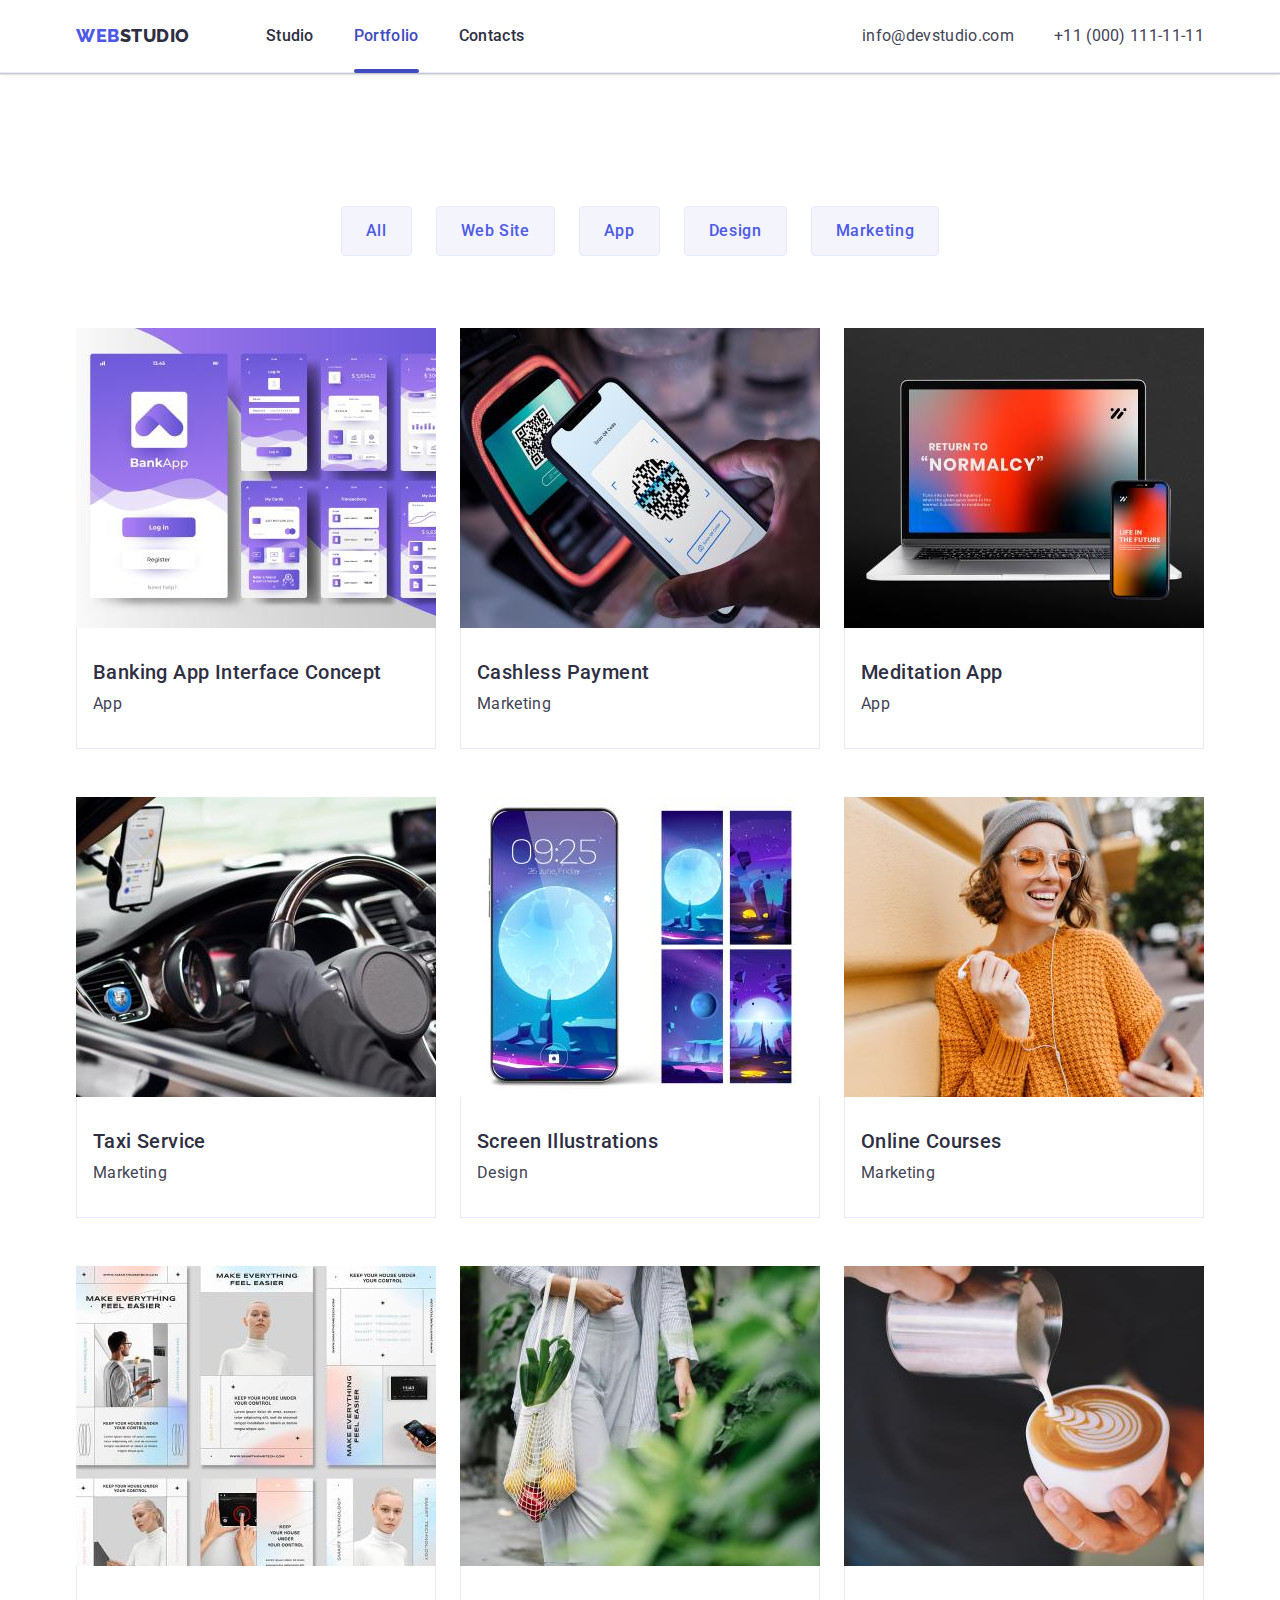
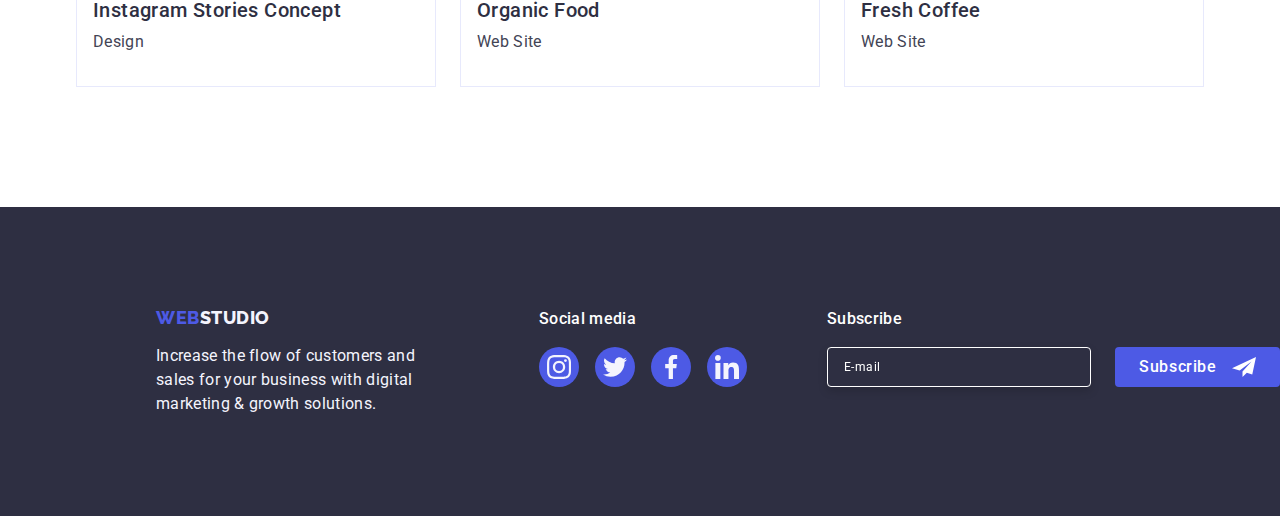
==== portfolio.html @ 365fb36f "Initial commit" ====
<!DOCTYPE html>
<html lang="en">
<head>
    <meta charset="UTF-8">
    <meta http-equiv="X-UA-Compatible" content="IE=edge">
    <meta name="viewport" content="width=device-width, initial-scale=1.0">
    <link rel="preconnect" href="https://fonts.googleapis.com">
    <link rel="preconnect" href="https://fonts.gstatic.com" crossorigin>
    <link href="https://fonts.googleapis.com/css2?family=Raleway:ital,wght@0,100;0,200;0,300;0,400;0,500;0,600;0,700;0,800;0,900;1,100;1,200;1,300;1,400;1,500;1,600;1,700;1,800;1,900&family=Roboto:ital,wght@0,300;0,400;0,500;0,700;0,900;1,100;1,300;1,400;1,500;1,700;1,900&display=swap" rel="stylesheet">
    <link rel="stylesheet" href="https://cdnjs.cloudflare.com/ajax/libs/modern-normalize/1.0.0/modern-normalize.min.css"/>
    <link rel="stylesheet" href="./css/styles.css"/>
    <title>Portfolio</title>
</head>
<body>
    <header class="header">
        <div class="header-container container">
            <nav class="navigation">
                <a href="./index.html" class="logo link">Web<span class="logo-studio">Studio</span></a>
                <ul class="list menu">
                    <li class="nav-list-item">
                        <a href="./index.html" class="list-link-item link">Studio</a>
                    </li>
                    <li class="nav-list-item">
                        <a href="./portfolio.html" class="list-link-item selected-list-link-item link">Portfolio</a>
                    </li>
                    <li class="nav-list-item">
                        <a href="" class="list-link-item link">Contacts</a>
                    </li>
                </ul>
            </nav>
            <address class="address">
                <ul class="list menu">
                    <li class="nav-list-item">
                        <a href="mailto:info@devstudio.com" class="address-link link">info@devstudio.com</a>
                    </li>
                    <li class="nav-last-list-item">
                        <a href="tel:+110001111111" class="address-link link">+11 (000) 111-11-11</a>
                    </li>
                </ul>
            </address>
        </div>
    </header>
    <main>
        <section class="portfolio-section">
            <div class="container">
                <h1 class="portfolio-title">Portfolio page</h1>
                <ul class="portfolio-buttons list">
                    <li class="portfolio-button-item">
                        <button type="button" class="portfolio-button">All</button>
                    </li>
                    <li class="portfolio-button-item">
                        <button type="button" class="portfolio-button">Web Site</button>
                    </li>
                    <li class="portfolio-button-item">
                        <button type="button" class="portfolio-button">App</button>
                    </li>
                    <li class="portfolio-button-item">
                        <button type="button" class="portfolio-button">Design</button>
                    </li>
                    <li class="portfolio-button-item">   
                        <button type="button" class="portfolio-button">Marketing</button>
                    </li>
                </ul> 
                <ul class="list portfolio-items">
                    <li class="portfolio-item">
                        <a class="portfolio-link link" href="">
                            <div class="image-container">
                                <img src="./images/portfoio-1.jpg" alt="Banking App Interface Concept photo" width="360"/>
                                <div class="portfolio-hover-text-container">
                                    <p class="portfolio-hover-text">14 Stylish and User-Friendly App Design Concepts · Task Manager App · Calorie Tracker App · Exotic Fruit Ecommerce App · Cloud Storage App</p>
                                </div>
                            </div>
                            <div class="portfolio-item-container">
                                <h2 class="portfolio-title-item">Banking App Interface Concept</h2>
                                <p class="portfolio-text-item">App</p>
                            </div>
                        </a>
                    </li>
                    <li class="portfolio-item">
                        <a class="portfolio-link link" href="">
                            <div class="image-container">
                                <img src="./images/portfoio-2.jpg" alt="Banking App Interface Concept photo" width="360"/>
                                <div class="portfolio-hover-text-container">
                                    <p class="portfolio-hover-text">14 Stylish and User-Friendly App Design Concepts · Task Manager App · Calorie Tracker App · Exotic Fruit Ecommerce App · Cloud Storage App</p>
                                </div>
                            </div>
                            <div class="portfolio-item-container">
                                <h2 class="portfolio-title-item">Cashless Payment</h2>
                                <p class="portfolio-text-item">Marketing</p>
                            </div>
                        </a>
                    </li>
                    <li class="portfolio-item">
                        <a class="portfolio-link link" href="">
                            <div class="image-container">
                                <img src="./images/portfoio-3.jpg" alt="Banking App Interface Concept photo" width="360"/>
                                <div class="portfolio-hover-text-container">
                                    <p class="portfolio-hover-text">14 Stylish and User-Friendly App Design Concepts · Task Manager App · Calorie Tracker App · Exotic Fruit Ecommerce App · Cloud Storage App</p>
                                </div>
                            </div>
                            <div class="portfolio-item-container">
                                <h2 class="portfolio-title-item">Meditation App</h2>
                                <p class="portfolio-text-item">App</p>
                            </div>
                        </a>
                    </li>
                    <li class="portfolio-item">
                        <a class="portfolio-link link" href="">
                            <div class="image-container">
                                <img src="./images/portfoio-4.jpg" alt="Banking App Interface Concept photo" width="360"/>
                                <div class="portfolio-hover-text-container">
                                    <p class="portfolio-hover-text">14 Stylish and User-Friendly App Design Concepts · Task Manager App · Calorie Tracker App · Exotic Fruit Ecommerce App · Cloud Storage App</p>
                                </div>
                            </div>
                            <div class="portfolio-item-container">
                                <h2 class="portfolio-title-item">Taxi Service</h2>
                                <p class="portfolio-text-item">Marketing</p>
                            </div>
                        </a>
                    </li>
                    <li class="portfolio-item">
                        <a class="portfolio-link link" href="">
                            <div class="image-container">
                                <img src="./images/portfoio-5.jpg" alt="Banking App Interface Concept photo" width="360"/>
                                <div class="portfolio-hover-text-container">
                                    <p class="portfolio-hover-text">14 Stylish and User-Friendly App Design Concepts · Task Manager App · Calorie Tracker App · Exotic Fruit Ecommerce App · Cloud Storage App</p>
                                </div>
                            </div>
                            <div class="portfolio-item-container">
                                <h2 class="portfolio-title-item">Screen Illustrations</h2>
                                <p class="portfolio-text-item">Design</p>
                            </div>
                        </a>
                    </li>
                    <li class="portfolio-item">
                        <a class="portfolio-link link" href="">
                            <div class="image-container">
                                <img src="./images/portfoio-6.jpg" alt="Banking App Interface Concept photo" width="360"/>
                                <div class="portfolio-hover-text-container">
                                    <p class="portfolio-hover-text">14 Stylish and User-Friendly App Design Concepts · Task Manager App · Calorie Tracker App · Exotic Fruit Ecommerce App · Cloud Storage App</p>
                                </div>
                            </div>
                            <div class="portfolio-item-container">
                                <h2 class="portfolio-title-item">Online Courses</h2>
                                <p class="portfolio-text-item">Marketing</p>
                            </div>
                        </a>
                    </li>
                    <li class="portfolio-item">
                        <a class="portfolio-link link" href="">
                            <div class="image-container">
                                <img src="./images/portfoio-7.jpg" alt="Banking App Interface Concept photo" width="360"/>
                                <div class="portfolio-hover-text-container">
                                    <p class="portfolio-hover-text">14 Stylish and User-Friendly App Design Concepts · Task Manager App · Calorie Tracker App · Exotic Fruit Ecommerce App · Cloud Storage App</p>
                                </div>
                            </div>
                            <div class="portfolio-item-container">
                                <h2 class="portfolio-title-item">Instagram Stories Concept</h2>
                                <p class="portfolio-text-item">Design</p>
                            </div>
                        </a>
                    </li>
                    <li class="portfolio-item">
                        <a class="portfolio-link link" href="">
                            <div class="image-container">
                                <img src="./images/portfoio-8.jpg" alt="Banking App Interface Concept photo" width="360"/>
                                <div class="portfolio-hover-text-container">
                                    <p class="portfolio-hover-text">14 Stylish and User-Friendly App Design Concepts · Task Manager App · Calorie Tracker App · Exotic Fruit Ecommerce App · Cloud Storage App</p>
                                </div>
                            </div>
                            <div class="portfolio-item-container">
                                <h2 class="portfolio-title-item">Organic Food</h2>
                                <p class="portfolio-text-item">Web Site</p>
                            </div>
                        </a>
                    </li>
                    <li class="portfolio-item">
                        <a class="portfolio-link link" href="">
                            <div class="image-container">
                                <img src="./images/portfoio-9.jpg" alt="Banking App Interface Concept photo" width="360"/>
                                <div class="portfolio-hover-text-container">
                                    <p class="portfolio-hover-text">14 Stylish and User-Friendly App Design Concepts · Task Manager App · Calorie Tracker App · Exotic Fruit Ecommerce App · Cloud Storage App</p>
                                </div>
                            </div>
                            <div class="portfolio-item-container">
                                <h2 class="portfolio-title-item">Fresh Coffee</h2>
                                <p class="portfolio-text-item">Web Site</p>
                            </div>
                        </a>
                    </li>
                </ul>
            </div>
        </section>
    </main>
    <footer class="footer">
        <div class="footer-container">
            <div class="logo-description-container">
                <a href="./index.html" class="logo-footer link">Web<span class="logo-studio-footer">Studio</span></a>
                <p class="footer-description">
                    Increase the flow of customers and sales for your business with digital marketing & growth solutions.
                </p>
            </div>
            <div class="social-media-footer-container">
                <p class="social-media-footer-title">Social media</p>
                <ul class="social-media-footer-list list">
                    <li class="social-media-footer-list-item">
                        <a class="social-media-footer-link" href="">
                            <svg class="social-media-footer-icon" width="24" height="24">
                                <use href="./images/icons.svg#instagram"></use>
                            </svg>
                        </a>
                    </li>
                    <li class="social-media-footer-list-item">
                        <a class="social-media-footer-link" href="">
                            <svg class="social-media-footer-icon" width="24" height="24">
                                <use href="./images/icons.svg#twitter"></use>
                            </svg>
                        </a>
                    </li>
                    <li class="social-media-footer-list-item">
                        <a class="social-media-footer-link" href="">
                            <svg class="social-media-footer-icon" width="24" height="24">
                                <use href="./images/icons.svg#facebook"></use>
                            </svg>
                        </a>
                    </li>
                    <li class="social-media-footer-list-item">
                        <a class="social-media-footer-link" href="">
                            <svg class="social-media-footer-icon" width="24" height="24">
                                <use href="./images/icons.svg#linkedin"></use>
                            </svg>
                        </a>
                    </li>
                </ul>
            </div>
            <div class="subscribe-footer-container">
                <p class="subscribe-footer-title">Subscribe</p>
                <form class="subscribe-footer-form">
                    <input class="subscribe-footer-input" name="email" placeholder="E-mail">
                    <button class="subscribe-footer-btn" type="submit">
                        <span class="subscribe-footer-btn-text">Subscribe</span>
                        <svg class="subscribe-footer-btn-icon" width="24" height="24">
                            <use href="./images/icons.svg#icon-subscribe"></use>
                        </svg>
                    </button>
                </form>
            </div>
        </div>
    </footer>
</body>
</html>
---- css/styles.css ----
:root {
    --background-color: #ffffff
}

body {
    font-family: "Raleway", sans-serif;
    font-family: "Roboto", sans-serif;
    color: #434455;
    background-color: var(--background-color);
}

h1, h2, h3, h4, h5, h6, p ,ul {
    margin: 0;
}

ul {
    margin: 0;
    padding: 0;
}

.header {
    max-width: 1440px;
    margin-left: auto;
    margin-right: auto;
    border-bottom: 1px solid #e7e9fc;
    padding-top: 24px;
    padding-bottom: 24px;
    box-shadow: 0px 2px 1px rgba(46, 47, 66, 0.08), 0px 1px 1px rgba(46, 47, 66, 0.16), 0px 1px 6px rgba(46, 47, 66, 0.08);
}

img {
    display: block;
}

.header-container {
    display: flex;
}

.container {
    width: 1158px;
    margin: 0 auto;
    padding-left: 15px;
    padding-right: 15px;
    justify-content: space-between;
}

.navigation {
    display: flex;
    align-items: center;
}

.logo {
    font-family: "Raleway", sans-serif;
    font-weight: 800;
    font-size: 18px;
    line-height: 1.17;
    letter-spacing: 0.03em;
    text-transform: uppercase;
    color: #4d5ae5;
    margin-right: 76px;
}

.link {
    text-decoration: none;
}

.logo-studio {
    color: #2e2f42;
}

.menu {
    display: flex;
}

.list {
    list-style: none;
}

.list-link-item {
    font-weight: 500;
    font-size: 16px;
    line-height: 1.5;
    letter-spacing: 0.02em;
    color: #2e2f42;
    padding-top: 24px;
    padding-bottom: 24px;
    transition-property: color;
    transition-duration: 250ms;
    transition-timing-function: cubic-bezier(0.4, 0, 0.2, 1);
}

.list-link-item:hover,
.list-link-item:focus {
    color: #404bbf;
}

.nav-list-item {
    position: relative;
    margin-right: 40px;
}

.nav-list-item:last-child {
    margin-right: 0;
}

.address {
    font-style: normal;
}

.address-link {
    font-size: 16px;
    line-height: 1.5;
    letter-spacing: 0.02em;
    color: #434455;
    transition-property: color;
    transition-duration: 250ms;
    transition-timing-function: cubic-bezier(0.4, 0, 0.2, 1);
}

.selected-list-link-item {
    color:#404BBF;
}

.selected-list-link-item::after {
    content: '';
    position: absolute;
    bottom: -25px;
    right: 0;
    width: 100%;
    height: 4px;
    background-color:#404BBF;
    border-radius: 2px;
    margin-top: 200px;
}

.address-link:hover,
.address-link:focus {
    color: #404bbf;
}

.first-section-container {
    display: block;
    width: 1158px;
    margin: 0 auto;
    padding-left: 15px;
    padding-right: 15px;
    justify-content: center;
}

.first-section {
    background-color: #2e2f42;
    background-image: linear-gradient(rgba(46, 47, 66, 0.7), rgba(46, 47, 66, 0.7)), 
    url(../images/people-office.jpg);
    padding-top: 188px;
    padding-bottom: 188px;
    max-width: 1440px;
    margin-left: auto;
    margin-right: auto;
    background-repeat: no-repeat;
    background-position: center;
    background-size: cover;
}

.advatages-list {
    display: flex;
    gap: 24px;
    padding-left: 0;
}

.list-item {
    width: calc((100% - 72px) / 4);
}

.advatages-icon-container {
    display: flex;
    height: 112px;
    background-color: #F4F4FD;
    border-radius: 4px;
    margin-bottom: 8px;
    justify-content: center;
    align-items: center;
}

.main-title {
    font-size: 56px;
    line-height: 1.07;
    text-align: center;
    letter-spacing: 0.02em;
    color: #ffffff;
    max-width: 496px;
    margin-bottom: 8px;
    margin: 0 auto;
}

.order-service-button {
    background-color: #4d5ae5;
    font-family: "Roboto", sans-serif;
    font-weight: 500;
    font-size: 16px;
    line-height: 1.5;
    letter-spacing: 0.04em;
    color: #ffffff;
    cursor: pointer;
    display: block;
    min-width: 169px;
    height: 56px;
    border: none;
    border-radius: 4px;
    margin-left: auto;
    margin-right: auto;
    margin-top: 48px;
    transition-property: background-color;
    transition-duration: 250ms;
    transition-timing-function: cubic-bezier(0.4, 0, 0.2, 1);
}

.order-service-button:hover,
.order-service-button:focus {
    background-color: #404BBF;
}

.second-section {
    padding-top: 120px;
    padding-bottom: 120px;
}

.advatages-title {
    visibility: hidden;
}

.title-item {
    font-weight: 500;
    font-size: 20px;
    line-height: 1.2;
    letter-spacing: 0.02em;
    color: #2e2f42;
    margin-bottom: 8px;
}

.text-item {
    font-size: 16px;
    line-height: 1.5;
    letter-spacing: 0.02em;
    color: #434455;
}

.third-section {
    padding-bottom: 120px;
}

.images-title {
    font-size: 36px;
    line-height: 1.11;
    text-align: center;
    letter-spacing: 0.02em;
    text-transform: capitalize;
    color: #2e2f42;
    margin-bottom: 72px;
}

.images-list {
    display: flex;
    padding-left: 0;
    gap: 24px;
}

.images-list-item {
    width: calc((100% - 48px) / 3);
}

.our-team-section {
    background-color: #F4F4FD;
    padding-top: 120px;
    padding-bottom: 120px;
}

.our-team-list {
    display: flex;
    gap: 24px;
    padding-left: 0;
}

.employee-list-item {
    background-color: #FFFFFF;
    width: calc((100% - 72px) / 4);
    box-shadow: 0px 1px 6px rgba(46, 47, 66, 0.08), 0px 1px 1px rgba(46, 47, 66, 0.16), 0px 2px 1px rgba(46, 47, 66, 0.08);
    border-radius: 0px 0px 4px 4px;
}

.employee-container {
    padding: 32px 0;
}

.employee-title-item {
    font-weight: 500;
    font-size: 20px;
    line-height: 1.2;
    letter-spacing: 0.02em;
    color: #2e2f42;
    margin-bottom: 8px;
    text-align: center;
    
}

.employee-text-item {
    font-size: 16px;
    line-height: 1.5;
    letter-spacing: 0.02em;
    color: #434455;
    text-align: center;
}

.social-media-icons {
    display: flex;
    justify-content: center;
    gap: 24px;
    margin-top: 8px;
}

.social-media-icon-item {
    width: 40px;
    height: 40px;
}

.social-media-icon-link {
    background-color: #4D5AE5;
    border-radius: 50%;
    width: 100%;
    height: 100%;
    display: flex;
    justify-content: center;
    align-items: center;
    cursor: pointer;
    transition-property: background-color;
    transition-duration: 250ms;
    transition-timing-function: cubic-bezier(0.4, 0, 0.2, 1);
}

.social-media-icon-link:hover,
.social-media-icon-link:focus {
    background-color: #404bbf;
}

.social-media-icon {
    fill: #F4F4FD;
}

.customers-section {
    padding-top: 120px;
    padding-bottom: 120px;
}

.customers-title {
    color: #2e2f42;
    font-size: 36px;
    line-height: 1.1;
    margin-bottom: 72px;
    text-align: center;
}

.customers-list {
    display: flex;
    gap: 24px;
}

.customer-list-item {
    width: calc((100% - 120px) / 6);
    height: 88px;
}

.customer-link {
    width: 100%;
    height: 100%;
    border: 1px solid #8e8f99;
    border-radius: 4px;
    display: flex;
    align-items: center;
    justify-content: center;
    color: #8e8f99;
    transition-property: background-color border-color;
    transition-duration: 250ms;
    transition-timing-function: cubic-bezier(0.4, 0, 0.2, 1);
}

.customer-link:hover,
.customer-link:focus {
    border-color: #404bbf;
    color: #404bbf;
}

.customer-icon {
    fill: currentColor;
}

.footer {
    background-color: #2e2f42;
    padding: 100px 0;
    color: #2e2f42;
}

.footer-container {
    display: flex;
    align-items: baseline;
    padding-left: 156px;
}

.logo-footer {
    display: inline-block;
    font-family: "Raleway", sans-serif;
    font-weight: 800;
    font-size: 18px;
    line-height: 1.17;
    letter-spacing: 0.03em;
    text-transform: uppercase;
    color: #4d5ae5;
    margin-right: 76px;
    margin-bottom: 16px;
}

.logo-studio-footer {
    color: #f4f4fd;
}

.footer-description {
    font-family: 'Roboto';
    font-style: normal;
    font-weight: 400;
    font-size: 16px;
    line-height: 24px;
    letter-spacing: 0.02em;
    color: #F4F4FD;
    max-width: 264px;
}

.logo-description-container {
    margin-right: 120px;
}

.social-media-footer-title {
    font-weight: 500;
    font-size: 16px;
    line-height: 1.5;
    letter-spacing: 0.02em;
    color: #FFFFFF;
    margin-bottom: 16px;
}

.social-media-footer-list {
    display: flex;
    gap: 16px;
}

.social-media-footer-list-item {
    width: 40px;
    height: 40px;
}

.social-media-footer-link {
    width: 100%;
    height: 100%;
    background-color: #4d5ae5;
    border-radius: 50%;
    display: flex;
    align-items: center;
    justify-content: center;
    cursor: pointer;
    transition-property: background-color;
    transition-duration: 250ms;
    transition-timing-function: cubic-bezier(0.4, 0, 0.2, 1);
}

.social-media-footer-link:hover,
.social-media-footer-link:focus {
    background-color: #31d0aa;
}

.social-media-footer-icon {
    fill: #f4f4fd;
}

.subscribe-footer-container {
    margin-left: 80px;
}

.subscribe-footer-title {
    font-weight: 500;
    font-size: 16px;
    line-height: 1.5;
    letter-spacing: 0.02em;
    color: #FFFFFF;
    margin-bottom: 16px;
}

.subscribe-footer-form {
    margin-top: 16px;
    display: flex;
    justify-content: center;
    align-items: center;
}

.subscribe-footer-input {
    width: 264px;
    height: 40px;
    background-color: #2E2F42;
    padding: 8px 16px;
    border: 1px solid #FFFFFF;
    filter: drop-shadow(0px 4px 4px rgba(0, 0, 0, 0.15));
    border-radius: 4px;
    font-family: 'Roboto';
    font-style: normal;
    font-weight: 400;
    font-size: 12px;
    line-height: 24px;
    align-items: center;
    letter-spacing: 0.04em;
    color: #FFFFFF;
}

.subscribe-footer-input::placeholder {
    color: #FFFFFF;
}

.subscribe-footer-input:focus {
    outline: none !important;
}

.subscribe-footer-btn {
    position: relative;
    width: 165px;
    height: 40px;
    padding: 8px 24px;
    background-color: #4D5AE5;
    border-radius: 4px;
    border: none;
    margin-left: 24px;
    cursor: pointer;
    transition-property: background-color;
    transition-duration: 250ms;
    transition-timing-function: cubic-bezier(0.4, 0, 0.2, 1);
}

.subscribe-footer-btn:hover,
.subscribe-footer-btn:focus {
    background-color: #404BBF;
}

.subscribe-footer-btn-text {
    position: absolute;
    top: 50%;
    left: 24px;
    transform: translateY(-50%);
    font-family: 'Roboto';
    font-style: normal;
    font-weight: 500;
    font-size: 16px;
    line-height: 24px;
    align-items: center;
    text-align: center;
    letter-spacing: 0.04em;
    color: #FFFFFF;
}

.subscribe-footer-btn-icon {
    position: absolute;
    top: 50%;
    right: 24px;
    transform: translateY(-50%);
    fill: #FFFFFF;
    align-self: center;
    margin-left: 16px;
}

.portfolio-section {
    padding: 96px 0 120px;
}

.portfolio-title {
    visibility: hidden;
}

.portfolio-buttons {
    display: flex;
    justify-content: center;
    gap: 24px;
    margin-bottom: 72px;
}

.portfolio-button {
    font-family: "Roboto", sans-serif;
    font-weight: 500;
    font-size: 16px;
    line-height: 1.5;
    letter-spacing: 0.04em;
    color: #4d5ae5;
    background-color: #F4F4FD;
    cursor: pointer;
    padding: 12px 24px;
    border: 1px solid #e7e9fc;
    border-radius: 4px;
    transition-property: background-color;
    transition-duration: 250ms;
    transition-timing-function: cubic-bezier(0.4, 0, 0.2, 1);
}

.portfolio-button:hover,
.portfolio-button:focus {
    color: #FFFFFF;
    background-color: #404BBF;
    border: 1px solid transparent;
    box-shadow: 0px 3px 1px rgba(0, 0, 0, 0.1), 0px 2px 1px rgba(0, 0, 0, 0.08), 0px 2px 2px rgba(0, 0, 0, 0.12);
}

.portfolio-items {
    display: flex;
    flex-wrap: wrap;
    column-gap: 24px;
    row-gap: 48px;
    padding-left: 0;
}

.portfolio-item {
    width: calc((100% - 48px) / 3);
}

.portfolio-link {
    display: block;
    transition-property: box-shadow;
    transition-duration: 250ms;
    transition-timing-function: cubic-bezier(0.4, 0, 0.2, 1);
}

.image-container {
    position: relative;
    overflow: hidden;

}

.portfolio-link:hover,
.portfolio-link:focus {
    box-shadow: 0px 1px 6px rgba(46, 47, 66, 0.08), 0px 1px 1px rgba(46, 47, 66, 0.16), 0px 2px 1px rgba(46, 47, 66, 0.08);
}

.portfolio-hover-text-container {
    position: absolute;
    bottom: 0;
    left: 0;
    width: 100%;
    height: 100%;
    mix-blend-mode: normal;
    background-color: #4D5AE5;
    transform: translateY(100%);
    transition-property: transform;
    transition-duration: 250ms;
    transition-timing-function: cubic-bezier(0.4, 0, 0.2, 1);
}

.portfolio-hover-text {
    font-family: 'Roboto';
    font-style: normal;
    font-weight: 400;
    font-size: 16px;
    line-height: 24px;
    letter-spacing: 0.02em;
    margin: 40px 32px;
    color: #F4F4FD;
}

.portfolio-link:hover .portfolio-hover-text-container,
.portfolio-link:focus .portfolio-hover-text-container{
    transform: translateY(0);
}

.portfolio-item-container {
    padding: 32px 16px;
    border: 1px solid #e7e9fc;
    border-top: none;
}

.portfolio-title-item {
    font-weight: 500;
    font-size: 20px;
    line-height: 1.2;
    letter-spacing: 0.02em;
    color: #2e2f42;
    margin-bottom: 8px;
}

.portfolio-text-item {
    font-size: 16px;
    line-height: 1.5;
    letter-spacing: 0.02em;
    color: #434455;
}

.backdrop {
    position: fixed;
    top: 0;
    left: 0;
    width: 100%;
    height: 100%;
    background-color: rgba(46, 47, 66, 0.4);
    opacity: 1;
    transition-property: opacity;
    transition-duration: 250ms;
    transition-timing-function: cubic-bezier(0.4, 0, 0.2, 1);
}

.backdrop.is-hidden {
    opacity: 0;
    pointer-events: none;
}

.modal {
    position: absolute;
    top: 50%;
    left: 50%;
    min-width: 408px;
    min-height: 584px;
    padding: 24px;
    background-color: #FCFCFC;
    box-shadow: 0px 1px 1px rgba(0, 0, 0, 0.14), 0px 1px 3px rgba(0, 0, 0, 0.12), 0px 2px 1px rgba(0, 0, 0, 0.2);
    border-radius: 4px;
    transform: translate(-50%, -50%) scale(1);
    transition-property: transform;
    transition-duration: 250ms;
    transition-timing-function: cubic-bezier(0.4, 0, 0.2, 1);
}

.backdrop.is-hidden .modal {
    transform: translate(-50%, -50%) scale(0.9);
}

.close-btn {
    position: absolute;
    right: 24px;
    background-color: #E7E9FC;
    border: 1px solid rgba(0, 0, 0, 0.1);
    border-radius: 50%;
    margin-bottom: 24px;
    padding: 8px;
    display: flex;
    cursor: pointer;
    transition-property: background-color;
    transition-duration: 250ms;
    transition-timing-function: cubic-bezier(0.4, 0, 0.2, 1);
}

.close-icon {
    justify-content: center;
    align-items: center;
    fill: #2E2F42;
    transition-property: fill;
    transition-duration: 250ms;
    transition-timing-function: cubic-bezier(0.4, 0, 0.2, 1);
}

.close-btn:hover {
    background-color: #404BBF;
    border: 1px solid #404BBF;
}

.close-btn:hover .close-icon {
    fill: #FFFFFF;
}

.modal-body-container {
    margin-top: 48px;
}

.modal-title {
    font-family: 'Roboto';
    font-style: normal;
    font-weight: 500;
    font-size: 16px;
    line-height: 24px;    
    text-align: center;
    letter-spacing: 0.02em;    
    color: #2E2F42;
    margin-bottom: 8px;
}

.form-field {
    position: relative;
    display: flex;
    flex-direction: column;
}

.form-label {
    font-family: 'Roboto';
    font-style: normal;
    font-weight: 400;
    font-size: 12px;
    line-height: 14px;
    letter-spacing: 0.04em;
    color: #8E8F99;
    margin-bottom: 4px;
    margin-top: 8px;
}

.form-input {
    height: 40px;
    border: 1px solid rgba(46, 47, 66, 0.4);
    border-radius: 4px;
    padding-left: 38px;
    padding-top: 11px;
    padding-bottom: 11px;
    padding-right: 11px;
}

.form-input:focus {
    outline: none !important;
    border: 1px solid #4D5AE5;
}

.form-icon {
    position: absolute;
    bottom: 8px;
    left: 16px;
    fill: #2E2F42;
}

.form-input:focus + .form-icon {
    fill: #4D5AE5;;
}

.form-comment {
    height: 120px;
    border: 1px solid rgba(46, 47, 66, 0.4);
    border-radius: 4px;
    padding: 8px 16px;
    font-family: 'Roboto';
    font-style: normal;
    font-weight: 400;
    font-size: 12px;
    line-height: 14px;
    letter-spacing: 0.04em;
    resize: none;
}

.form-comment::placeholder {
    color: rgba(46, 47, 66, 0.4);
}

.form-comment:focus {
    outline: none !important;
    border: 1px solid #4D5AE5;
}

.form-field-policy {
    position: relative;
    margin-top: 16px;
    display: flex;
    align-items: center;
}

.form-label-checkbox {
    position: absolute;
    left: 0;
    padding-left: 15px;
    display: flex;
    align-items: center;
}

.checkbox {
    position: absolute;
    width: 1px;
    height: 1px;
    margin: -1px;
    border: 0;
    padding: 0;
    clip: rect(0 0 0 0);
    overflow: hidden;
}

.checkbox-icon-container {
    display: flex;
    justify-content: center;
    align-items: center;
    width: 16px;
    height: 16px;
    box-sizing: border-box;
    border: 1px solid rgba(46, 47, 66, 0.4);
    border-radius: 2px;
    transition-property: background-color;
    transition-duration: 250ms;
    transition-timing-function: cubic-bezier(0.4, 0, 0.2, 1);
}

.checkbox:checked + .checkbox-icon-container {
    border-radius: 2px;
    background-color: #4D5AE5;
    border-color: transparent;
}

.checkbox-icon {
    display: flex;
    align-self: center;
    width: 10px;
    height: 8px;
    opacity: 0;
    background-color: transparent;
    background-image: url("../images/check.svg");
    background-size: contain;
    background-origin: border-box;
    transition-property: opacity;
    transition-duration: 250ms;
    transition-timing-function: cubic-bezier(0.4, 0, 0.2, 1);
}

.checkbox:checked + .checkbox-icon-container .checkbox-icon {
   opacity: 1;
}

.checkbox-text {
    font-family: 'Roboto';
    font-style: normal;
    font-weight: 400;
    font-size: 12px;
    line-height: 14px;
    letter-spacing: 0.04em;
    color: #8E8F99;
    margin-left: 9px;
}

.privacy-policy-text {
    color: #4D5AE5;
    text-decoration: underline;
}

.form-send-btn {
    background: #4D5AE5;
    box-shadow: 0px 4px 4px rgba(0, 0, 0, 0.15);
    border-radius: 4px;
    padding: 16px 32px;
}

.form-send-btn-container {
    display: flex;
    align-items: center;
    justify-content: center;
    margin-top: 24px;
}

.form-send-btn {
    position: relative;
    width: 169px;
    height: 56px;
    padding: 16px 32px;
    background-color: #4D5AE5;
    color: #FFFFFF;
    border-radius: 4px;
    border: none;
    cursor: pointer;
    transition-property: background-color;
    transition-duration: 250ms;
    transition-timing-function: cubic-bezier(0.4, 0, 0.2, 1);
}

.form-send-btnn:hover,
.form-send-btn:focus {
    background-color: #404BBF;
}
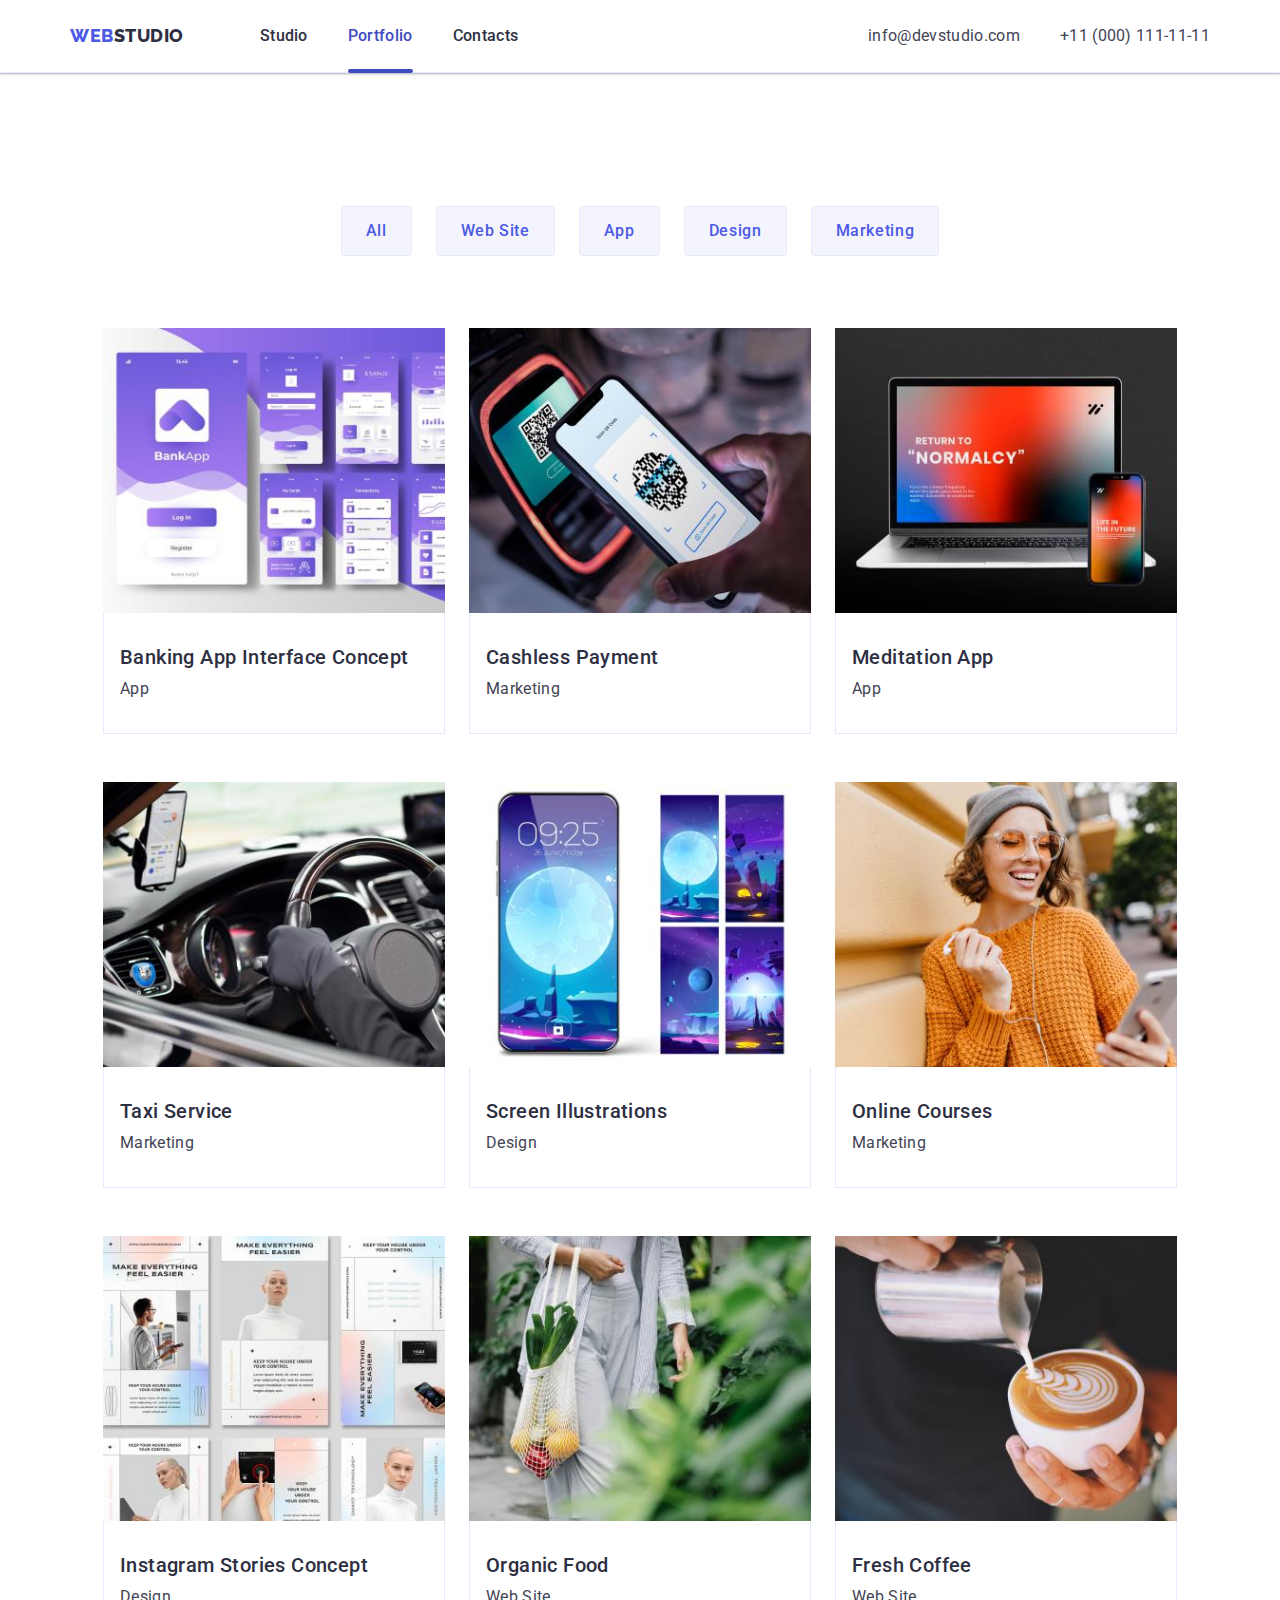
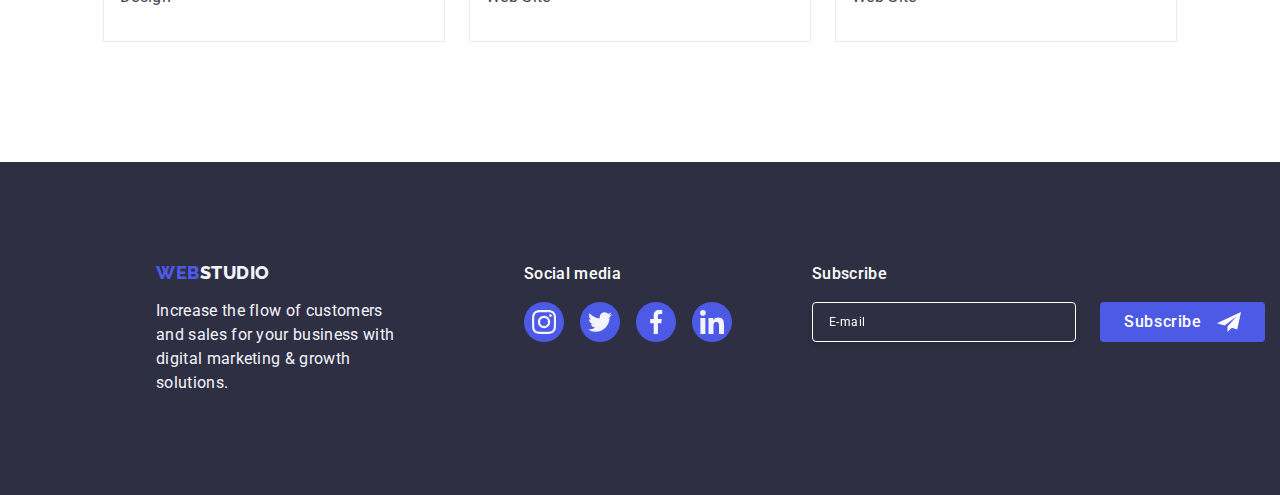
==== commit ba3da6d6: "Added adaptive layout to pages" ====
--- a/portfolio.html
+++ b/portfolio.html
@@ -38,6 +38,11 @@
                     </li>
                 </ul>
             </address>
+            <button type="button" class="mobile-button js-open-menu" aria-expanded="false" aria-controls="menu-container" data-menu-button>
+                <svg width="40" height="40" aria-label="Переключатель мобильного меню" class="mobile-button-icon">
+                  <use class="icon-menu" href="./images/icons.svg#icon-menu-hamburger"></use>
+                </svg>
+            </button>
         </div>
     </header>
     <main>
@@ -247,5 +252,66 @@
             </div>
         </div>
     </footer>
+    <div class="backdrop js-menu-container is-hidden">
+        <div class="mobile-menu">
+            <button class="close-btn js-close-menu">
+                <svg class="close-icon" width="8" height="8">
+                    <use href="./images/icons.svg#icon-close"></use>
+                </svg>
+            </button>
+            <ul class="list mobile-menu-list">
+                <li class="mobile-menu-list-item">
+                    <a href="./index.html" class="list-link-item link">Studio</a>
+                </li>
+                <li class="mobile-menu-list-item">
+                    <a href="./portfolio.html" class="list-link-item selected-list-link-item link">Portfolio</a>
+                </li>
+                <li class="mobile-menu-list-item">
+                    <a href="" class="list-link-item link">Contacts</a>
+                </li>
+            </ul>
+            <address class="address-menu">
+                <ul class="list mobile-menu-list">
+                    <li class="mobile-menu-list-item">
+                        <a href="tel:+110001111111" class="address-link link tel-addess-link">+11 (000) 111-11-11</a>
+                    </li>
+                    <li class="mobile-menu-list-item">
+                        <a href="mailto:info@devstudio.com" class="address-link link">info@devstudio.com</a>
+                    </li>
+                </ul>
+            </address>
+            <ul class="social-media-icons list">
+                <li class="social-media-icon-item">
+                    <a class="social-media-icon-link" href="">
+                        <svg class="social-media-icon" width="16px" height="16px">
+                            <use href="./images/icons.svg#instagram"></use>
+                        </svg>
+                    </a>
+                </li>
+                <li class="social-media-icon-item">
+                    <a class="social-media-icon-link" href="">
+                        <svg class="social-media-icon" width="16px" height="16px">
+                            <use href="./images/icons.svg#twitter"></use>
+                        </svg>
+                    </a>
+                </li>
+                <li class="social-media-icon-item">
+                    <a class="social-media-icon-link" href="">
+                        <svg class="social-media-icon" width="16px" height="16px">
+                            <use href="./images/icons.svg#facebook"></use>
+                        </svg>
+                    </a>
+                </li>
+                <li class="social-media-icon-item">
+                    <a class="social-media-icon-link" href="">
+                        <svg class="social-media-icon" width="16px" height="16px">
+                            <use href="./images/icons.svg#linkedin"></use>
+                        </svg>
+                    </a>
+                </li>
+            </ul>
+        </div>
+    </div>
+    <script src="./js/mobile-menu.js"></script>
 </body>
 </html>--- a/css/styles.css
+++ b/css/styles.css
@@ -28,7 +28,15 @@
     box-shadow: 0px 2px 1px rgba(46, 47, 66, 0.08), 0px 1px 1px rgba(46, 47, 66, 0.16), 0px 1px 6px rgba(46, 47, 66, 0.08);
 }
 
+@media (min-width: 768px) and (max-width: 1199px) {
+    .header {
+        padding-top: 16px;
+        padding-bottom: 16px;
+    }
+}
+
 img {
+    width: 100%;
     display: block;
 }
 
@@ -37,11 +45,30 @@
 }
 
 .container {
-    width: 1158px;
+    /* width: 1158px; */
+    width: 100%;
     margin: 0 auto;
     padding-left: 15px;
     padding-right: 15px;
     justify-content: space-between;
+}
+
+@media screen and (min-width: 480px) and (max-width: 767px) {
+    .container {
+        width: calc(480px - 30px);
+    }
+}
+  
+@media screen and (min-width: 768px) and (max-width: 1199px) {
+    .container {
+        width: calc(768px - 30px);
+    }
+}
+  
+@media screen and (min-width: 1200px) {
+    .container {
+        width: calc(1200px - 30px);
+    }
 }
 
 .navigation {
@@ -69,7 +96,13 @@
 }
 
 .menu {
-    display: flex;
+    display: none;
+}
+
+@media (min-width: 768px) {
+    .menu {
+        display: flex;
+    }
 }
 
 .list {
@@ -104,7 +137,23 @@
 }
 
 .address {
+    display: none;
     font-style: normal;
+}
+
+@media (min-width: 768px) {
+    .address {
+        display: block;
+    }
+}
+
+@media (min-width: 768px) and (max-width: 1199px) {
+    .address > .menu {
+        flex-direction: column;
+    }
+    .address > .menu > .nav-list-item:first-child {
+        margin-bottom: 12px;
+    }
 }
 
 .address-link {
@@ -133,14 +182,36 @@
     margin-top: 200px;
 }
 
+@media (min-width: 768px) and (max-width: 1199px) {
+    .selected-list-link-item::after {
+        bottom: -35px;
+    }
+}
+
 .address-link:hover,
 .address-link:focus {
-    color: #404bbf;
+  color: #404bbf;
+}
+
+.mobile-button {
+    display: inline-flex;
+    margin: 0;
+    padding: 0;
+    border: 0;
+    background-color: transparent;
+    cursor: pointer;
+}
+
+@media (min-width: 768px) {
+    .mobile-button {
+        display: none;
+    }
 }
 
 .first-section-container {
     display: block;
-    width: 1158px;
+    /* width: 1158px; */
+    width: 100%;
     margin: 0 auto;
     padding-left: 15px;
     padding-right: 15px;
@@ -151,8 +222,8 @@
     background-color: #2e2f42;
     background-image: linear-gradient(rgba(46, 47, 66, 0.7), rgba(46, 47, 66, 0.7)), 
     url(../images/people-office.jpg);
-    padding-top: 188px;
-    padding-bottom: 188px;
+    padding-top: 112px;
+    padding-bottom: 112px;
     max-width: 1440px;
     margin-left: auto;
     margin-right: auto;
@@ -161,24 +232,11 @@
     background-size: cover;
 }
 
-.advatages-list {
-    display: flex;
-    gap: 24px;
-    padding-left: 0;
-}
-
-.list-item {
-    width: calc((100% - 72px) / 4);
-}
-
-.advatages-icon-container {
-    display: flex;
-    height: 112px;
-    background-color: #F4F4FD;
-    border-radius: 4px;
-    margin-bottom: 8px;
-    justify-content: center;
-    align-items: center;
+@media (min-width: 1200px) {
+    .first-section {
+        padding-top: 188px;
+        padding-bottom: 188px;
+    }
 }
 
 .main-title {
@@ -220,12 +278,63 @@
 }
 
 .second-section {
-    padding-top: 120px;
-    padding-bottom: 120px;
+    padding-top: 96px;
+    padding-bottom: 96px;
+}
+
+@media (min-width: 1200px) {
+    .second-section {
+        padding-top: 120px;
+        padding-bottom: 120px;
+    }  
 }
 
 .advatages-title {
     visibility: hidden;
+}
+
+.advatages-list {
+    display: flex;
+    justify-content: center;
+    flex-wrap: wrap;
+    gap: 24px;
+    padding-left: 0;
+}
+
+@media (min-width: 1200px) {
+    .advatages-list {
+        flex-wrap: nowrap;
+    }    
+}
+
+.list-item {
+    /* width: calc((100% - 72px) / 4); */
+    max-width: 396px;
+    min-width: 264px;
+}
+
+@media (min-width: 768px) {
+    .list-item {
+        /* width: calc((100% - 72px) / 4); */
+        max-width: 342px;
+        min-width: 264px;
+    }
+}
+
+.advatages-icon-container {
+    display: none;
+}
+
+@media (min-width: 1200px) {
+    .advatages-icon-container {
+        display: flex;
+        height: 112px;
+        background-color: #F4F4FD;
+        border-radius: 4px;
+        margin-bottom: 8px;
+        justify-content: center;
+        align-items: center;
+    }
 }
 
 .title-item {
@@ -245,7 +354,14 @@
 }
 
 .third-section {
-    padding-bottom: 120px;
+    display: none;
+}
+
+@media (min-width: 1200px) {
+    .third-section {
+        display: block;
+        padding-bottom: 120px;
+    }
 }
 
 .images-title {
@@ -270,19 +386,36 @@
 
 .our-team-section {
     background-color: #F4F4FD;
-    padding-top: 120px;
-    padding-bottom: 120px;
-}
+    padding-top: 96px;
+    padding-bottom: 96px;
+}
+
+@media (min-width: 1200px) {
+    .our-team-section {
+        padding-top: 120px;
+        padding-bottom: 120px;
+    }
+}
+
 
 .our-team-list {
     display: flex;
+    flex-wrap: wrap;
+    justify-content: center;
     gap: 24px;
     padding-left: 0;
 }
 
+@media (min-width: 1200px) {
+    .our-team-list {
+        flex-wrap: nowrap;
+    }
+}
+
 .employee-list-item {
     background-color: #FFFFFF;
-    width: calc((100% - 72px) / 4);
+    /* width: calc((100% - 72px) / 4); */
+    width: 264px;
     box-shadow: 0px 1px 6px rgba(46, 47, 66, 0.08), 0px 1px 1px rgba(46, 47, 66, 0.16), 0px 2px 1px rgba(46, 47, 66, 0.08);
     border-radius: 0px 0px 4px 4px;
 }
@@ -346,8 +479,15 @@
 }
 
 .customers-section {
-    padding-top: 120px;
-    padding-bottom: 120px;
+    padding-top: 96px;
+    padding-bottom: 96px;
+}
+
+@media (min-width: 1200px) {
+    .customers-section {
+        padding-top: 120px;
+        padding-bottom: 120px;
+    }
 }
 
 .customers-title {
@@ -360,11 +500,22 @@
 
 .customers-list {
     display: flex;
+    flex-wrap: wrap;
+    justify-content: center;
     gap: 24px;
 }
 
+@media (min-width: 1200px) {
+    .customers-list {
+        flex-wrap: nowrap;
+    }
+}
+
+
 .customer-list-item {
-    width: calc((100% - 120px) / 6);
+    /* width: calc((100% - 120px) / 6); */
+    min-width: 168px;
+    max-width: 190px;
     height: 88px;
 }
 
@@ -394,14 +545,33 @@
 
 .footer {
     background-color: #2e2f42;
-    padding: 100px 0;
+    padding: 96px 15px;
     color: #2e2f42;
 }
 
 .footer-container {
-    display: flex;
-    align-items: baseline;
-    padding-left: 156px;
+    padding-right: 15px;
+}
+
+@media (min-width: 768px) {
+    .footer-container {
+        display: flex;
+        flex-wrap: wrap;
+        align-items: baseline;
+        padding-left: 108px;
+    }   
+}
+
+@media (min-width: 1200px) {
+    .footer {
+        padding: 100px 0;
+    }
+
+    .footer-container {
+        flex-wrap: nowrap;
+        padding-left: 156px;
+        padding-right: 15px;
+    }   
 }
 
 .logo-footer {
@@ -417,6 +587,19 @@
     margin-bottom: 16px;
 }
 
+@media (max-width: 767px) {
+    .logo-footer {
+        margin-right: 0;
+    } 
+}
+
+@media (max-width: 767px) {
+    .logo-footer {
+        width: 100%;
+    }   
+}
+
+
 .logo-studio-footer {
     color: #f4f4fd;
 }
@@ -432,9 +615,37 @@
     max-width: 264px;
 }
 
-.logo-description-container {
-    margin-right: 120px;
-}
+@media (max-width: 767px) {
+    .footer-description {
+        margin: 0 auto;
+    }
+}
+
+@media (min-width: 768px){
+    .logo-description-container {
+        margin-right: 24px;
+    }    
+}
+
+@media (min-width: 1200px){
+    .logo-description-container {
+        margin-right: 120px;
+    }    
+}
+
+@media (max-width: 767px) {
+    .logo-description-container {
+        width: 100%;
+        text-align: center;
+    }
+}
+
+@media (min-width: 768px) {
+    .social-media-footer-container {
+        margin-right: 80px;
+    }
+}
+
 
 .social-media-footer-title {
     font-weight: 500;
@@ -445,9 +656,22 @@
     margin-bottom: 16px;
 }
 
+@media (max-width: 767px) {
+    .social-media-footer-title {
+        text-align: center;
+        margin-top: 72px;
+    }
+}
+
 .social-media-footer-list {
     display: flex;
     gap: 16px;
+}
+
+@media (max-width: 767px) {
+    .social-media-footer-list {
+        justify-content: center;
+    }
 }
 
 .social-media-footer-list-item {
@@ -478,8 +702,10 @@
     fill: #f4f4fd;
 }
 
-.subscribe-footer-container {
-    margin-left: 80px;
+@media (max-width: 1199px) {
+    .subscribe-footer-container {
+        margin-top: 72px;
+    }
 }
 
 .subscribe-footer-title {
@@ -491,15 +717,29 @@
     margin-bottom: 16px;
 }
 
+@media (max-width: 767px) {
+    .subscribe-footer-title {
+        text-align: center;
+    }
+}
+
 .subscribe-footer-form {
     margin-top: 16px;
     display: flex;
+    flex-wrap: wrap;
     justify-content: center;
-    align-items: center;
+    align-items: flex-start;
+}
+
+@media (min-width: 768px) {
+    .subscribe-footer-form {
+        flex-wrap: nowrap;
+    }
 }
 
 .subscribe-footer-input {
-    width: 264px;
+    width: 100%;
+    max-width: 398px;
     height: 40px;
     background-color: #2E2F42;
     padding: 8px 16px;
@@ -514,6 +754,13 @@
     align-items: center;
     letter-spacing: 0.04em;
     color: #FFFFFF;
+    margin-bottom: 16px;
+}
+
+@media (min-width: 768px) {
+    .subscribe-footer-input {
+        width: 264px;
+    }
 }
 
 .subscribe-footer-input::placeholder {
@@ -571,7 +818,22 @@
 }
 
 .portfolio-section {
-    padding: 96px 0 120px;
+    padding-top: 48px;
+    padding-bottom: 48px;
+}
+
+@media (min-width: 768px) {
+    .portfolio-section {
+        padding-top: 64px;
+        padding-bottom: 96px;
+    }
+}
+
+@media (min-width: 1200px) {
+    .portfolio-section {
+        padding-top: 96px;
+        padding-bottom: 120px;
+    }
 }
 
 .portfolio-title {
@@ -580,9 +842,15 @@
 
 .portfolio-buttons {
     display: flex;
-    justify-content: center;
+    flex-wrap: wrap;
     gap: 24px;
     margin-bottom: 72px;
+}
+
+@media (min-width: 768px) {
+    .portfolio-buttons {
+        justify-content: center;
+    }
 }
 
 .portfolio-button {
@@ -612,14 +880,22 @@
 
 .portfolio-items {
     display: flex;
+    justify-content: center;
     flex-wrap: wrap;
     column-gap: 24px;
     row-gap: 48px;
     padding-left: 0;
 }
 
+@media (min-width: 768px) and (max-width: 1199px) {
+    .portfolio-items {
+        justify-content: flex-start;
+    }
+}
+
 .portfolio-item {
-    width: calc((100% - 48px) / 3);
+    /* width: calc((100% - 48px) / 3); */
+    width: 342px;
 }
 
 .portfolio-link {
@@ -959,4 +1235,75 @@
 .form-send-btnn:hover,
 .form-send-btn:focus {
     background-color: #404BBF;
+}
+
+.mobile-menu {
+    position: relative;
+    width: 100%;
+    height: 100vh;
+    display: flex;
+    flex-direction: column;
+    background-color: #ffffff;
+    padding: 80px 40px 40px 40px;
+}
+
+.mobile-menu > .close-btn {
+    position: absolute;
+    top: 24px;
+    right: 24px;
+    background-color: transparent;
+    border: 1px solid #EAEAEC
+}
+
+.mobile-menu > .close-btn > .close-icon {
+    fill: #2E2F42;
+}
+
+.mobile-menu-list {
+    display: flex;
+    flex-direction: column;
+    gap: 40px;
+    margin-bottom: auto;
+}
+
+.address-menu .mobile-menu-list {
+    margin-bottom: 48px;
+}
+
+.mobile-menu .selected-list-link-item::after {
+    display: none;
+}
+
+.mobile-menu-list-item > .list-link-item {
+    font-weight: 700;
+    font-size: 36px;
+    line-height: 1.11;
+    letter-spacing: 0.02em;
+    text-transform: capitalize;
+}
+
+.mobile-menu-list-item:first-child > .address-link {
+    font-weight: 700;
+    font-size: 36px;
+    line-height: 1.11;
+    letter-spacing: 0.02em;
+    text-transform: capitalize;
+    color: #4D5AE5;
+}
+
+.mobile-menu-list-item:last-child > .address-link {
+    font-weight: 500;
+    font-size: 20px;
+    line-height: 1.2;
+    letter-spacing: 0.02em;
+    color: #434455;
+}
+
+.mobile-menu > .social-media-icons {
+    gap: 0;
+    justify-content: space-between;
+}
+
+.mobile-menu > .social-media-icons > .social-media-icon-item {
+    width: 40px;
 }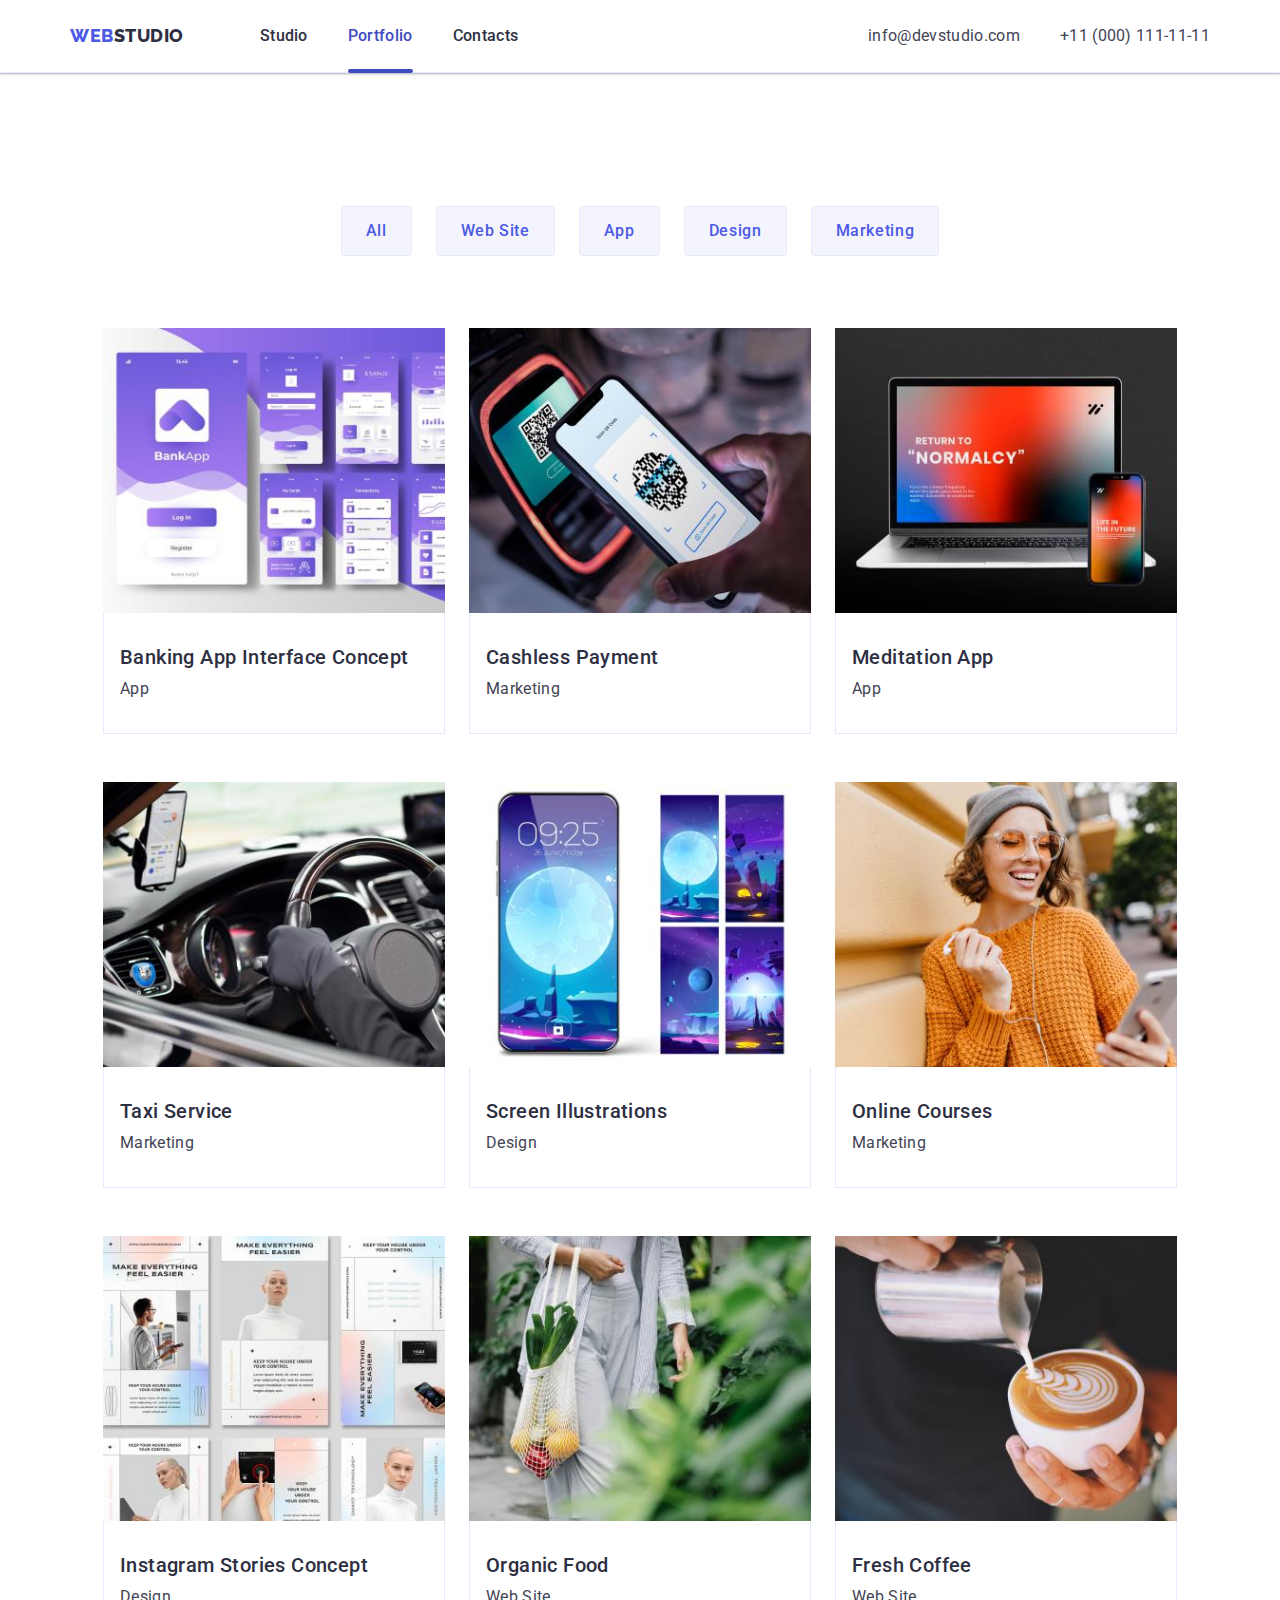
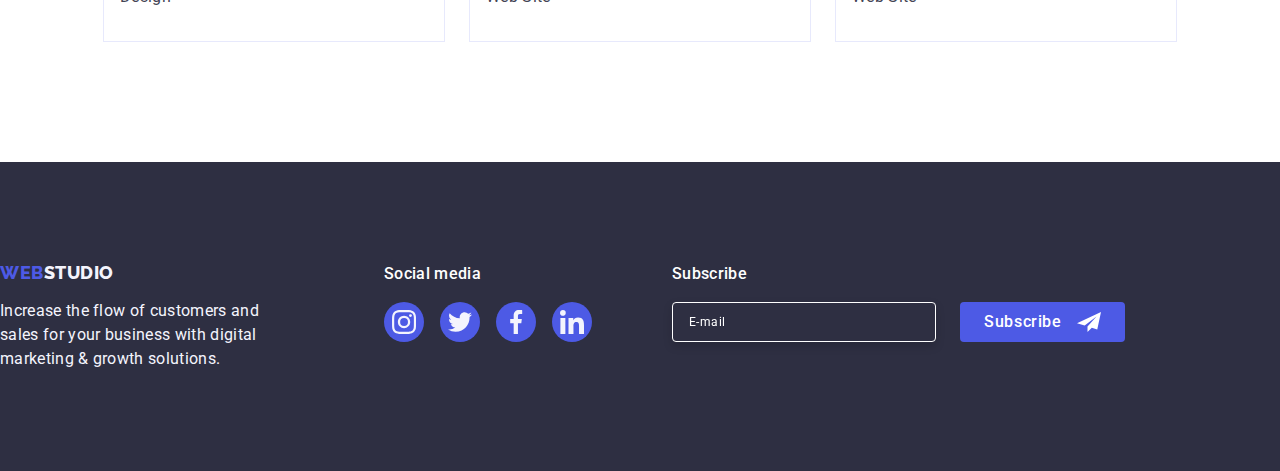
==== commit c8540cea: "Added adaptive images" ====
--- a/portfolio.html
+++ b/portfolio.html
@@ -70,7 +70,30 @@
                     <li class="portfolio-item">
                         <a class="portfolio-link link" href="">
                             <div class="image-container">
-                                <img src="./images/portfoio-1.jpg" alt="Banking App Interface Concept photo" width="360"/>
+                                <picture>
+                                    <source 
+                                        srcset="
+                                            ./images/portfolio-1.jpg    1x,
+                                            ./images/portfolio-1-2x.jpg 2x
+                                        "
+                                        media="(min-width: 1200px)"
+                                    />
+                                    <source 
+                                        srcset="
+                                            ./images/portfolio-1-tab.jpg    1x,
+                                            ./images/portfolio-1-tab-2x.jpg 2x
+                                        "
+                                        media="(min-width: 768px)"
+                                    />
+                                    <source 
+                                        srcset="
+                                            ./images/portfolio-1-mob.jpg    1x,
+                                            ./images/portfolio-1-mob-2x.jpg 2x
+                                        "
+                                        media="(max-width: 767px)"
+                                    />
+                                    <img srcset="./images/portfolio-1-mob-2x.jpg 2x" src="./images/portfolio-1-mob.jpg" alt="Banking App Interface Concept photo" width="396"/>
+                                </picture>
                                 <div class="portfolio-hover-text-container">
                                     <p class="portfolio-hover-text">14 Stylish and User-Friendly App Design Concepts · Task Manager App · Calorie Tracker App · Exotic Fruit Ecommerce App · Cloud Storage App</p>
                                 </div>
@@ -84,7 +107,30 @@
                     <li class="portfolio-item">
                         <a class="portfolio-link link" href="">
                             <div class="image-container">
-                                <img src="./images/portfoio-2.jpg" alt="Banking App Interface Concept photo" width="360"/>
+                                <picture>
+                                    <source 
+                                        srcset="
+                                            ./images/portfolio-2.jpg    1x,
+                                            ./images/portfolio-2-2x.jpg 2x
+                                        "
+                                        media="(min-width: 1200px)"
+                                    />
+                                    <source 
+                                        srcset="
+                                            ./images/portfolio-2-tab.jpg    1x,
+                                            ./images/portfolio-2-tab-2x.jpg 2x
+                                        "
+                                        media="(min-width: 768px)"
+                                    />
+                                    <source 
+                                        srcset="
+                                            ./images/portfolio-2-mob.jpg    1x,
+                                            ./images/portfolio-2-mob-2x.jpg 2x
+                                        "
+                                        media="(max-width: 767px)"
+                                    />
+                                    <img srcset="./images/portfolio-2-mob-2x.jpg 2x" src="./images/portfolio-2-mob.jpg" alt="Cashless Payment photo" width="396"/>
+                                </picture>
                                 <div class="portfolio-hover-text-container">
                                     <p class="portfolio-hover-text">14 Stylish and User-Friendly App Design Concepts · Task Manager App · Calorie Tracker App · Exotic Fruit Ecommerce App · Cloud Storage App</p>
                                 </div>
@@ -98,7 +144,30 @@
                     <li class="portfolio-item">
                         <a class="portfolio-link link" href="">
                             <div class="image-container">
-                                <img src="./images/portfoio-3.jpg" alt="Banking App Interface Concept photo" width="360"/>
+                                <picture>
+                                    <source 
+                                        srcset="
+                                            ./images/portfolio-3.jpg    1x,
+                                            ./images/portfolio-3-2x.jpg 2x
+                                        "
+                                        media="(min-width: 1200px)"
+                                    />
+                                    <source 
+                                        srcset="
+                                            ./images/portfolio-3-tab.jpg    1x,
+                                            ./images/portfolio-3-tab-2x.jpg 2x
+                                        "
+                                        media="(min-width: 768px)"
+                                    />
+                                    <source 
+                                        srcset="
+                                            ./images/portfolio-3-mob.jpg    1x,
+                                            ./images/portfolio-3-mob-2x.jpg 2x
+                                        "
+                                        media="(max-width: 767px)"
+                                    />
+                                    <img srcset="./images/portfolio-3-mob-2x.jpg 2x" src="./images/portfolio-3-mob.jpg" alt="Meditation App photo" width="396"/>
+                                </picture>
                                 <div class="portfolio-hover-text-container">
                                     <p class="portfolio-hover-text">14 Stylish and User-Friendly App Design Concepts · Task Manager App · Calorie Tracker App · Exotic Fruit Ecommerce App · Cloud Storage App</p>
                                 </div>
@@ -112,7 +181,30 @@
                     <li class="portfolio-item">
                         <a class="portfolio-link link" href="">
                             <div class="image-container">
-                                <img src="./images/portfoio-4.jpg" alt="Banking App Interface Concept photo" width="360"/>
+                                <picture>
+                                    <source 
+                                        srcset="
+                                            ./images/portfolio-4.jpg    1x,
+                                            ./images/portfolio-4-2x.jpg 2x
+                                        "
+                                        media="(min-width: 1200px)"
+                                    />
+                                    <source 
+                                        srcset="
+                                            ./images/portfolio-4-tab.jpg    1x,
+                                            ./images/portfolio-4-tab-2x.jpg 2x
+                                        "
+                                        media="(min-width: 768px)"
+                                    />
+                                    <source 
+                                        srcset="
+                                            ./images/portfolio-4-mob.jpg    1x,
+                                            ./images/portfolio-4-mob-2x.jpg 2x
+                                        "
+                                        media="(max-width: 767px)"
+                                    />
+                                    <img srcset="./images/portfolio-4-mob-2x.jpg 2x" src="./images/portfolio-4-mob.jpg" alt="Taxi Service photo" width="396"/>
+                                </picture>
                                 <div class="portfolio-hover-text-container">
                                     <p class="portfolio-hover-text">14 Stylish and User-Friendly App Design Concepts · Task Manager App · Calorie Tracker App · Exotic Fruit Ecommerce App · Cloud Storage App</p>
                                 </div>
@@ -126,7 +218,30 @@
                     <li class="portfolio-item">
                         <a class="portfolio-link link" href="">
                             <div class="image-container">
-                                <img src="./images/portfoio-5.jpg" alt="Banking App Interface Concept photo" width="360"/>
+                                <picture>
+                                    <source 
+                                        srcset="
+                                            ./images/portfolio-5.jpg    1x,
+                                            ./images/portfolio-5-2x.jpg 2x
+                                        "
+                                        media="(min-width: 1200px)"
+                                    />
+                                    <source 
+                                        srcset="
+                                            ./images/portfolio-5-tab.jpg    1x,
+                                            ./images/portfolio-5-tab-2x.jpg 2x
+                                        "
+                                        media="(min-width: 768px)"
+                                    />
+                                    <source 
+                                        srcset="
+                                            ./images/portfolio-5-mob.jpg    1x,
+                                            ./images/portfolio-5-mob-2x.jpg 2x
+                                        "
+                                        media="(max-width: 767px)"
+                                    />
+                                    <img srcset="./images/portfolio-5-mob-2x.jpg 2x" src="./images/portfolio-5-mob.jpg" alt="Screen Illustrations photo" width="396"/>
+                                </picture>
                                 <div class="portfolio-hover-text-container">
                                     <p class="portfolio-hover-text">14 Stylish and User-Friendly App Design Concepts · Task Manager App · Calorie Tracker App · Exotic Fruit Ecommerce App · Cloud Storage App</p>
                                 </div>
@@ -140,7 +255,30 @@
                     <li class="portfolio-item">
                         <a class="portfolio-link link" href="">
                             <div class="image-container">
-                                <img src="./images/portfoio-6.jpg" alt="Banking App Interface Concept photo" width="360"/>
+                                <picture>
+                                    <source 
+                                        srcset="
+                                            ./images/portfolio-6.jpg    1x,
+                                            ./images/portfolio-6-2x.jpg 2x
+                                        "
+                                        media="(min-width: 1200px)"
+                                    />
+                                    <source 
+                                        srcset="
+                                            ./images/portfolio-6-tab.jpg    1x,
+                                            ./images/portfolio-6-tab-2x.jpg 2x
+                                        "
+                                        media="(min-width: 768px)"
+                                    />
+                                    <source 
+                                        srcset="
+                                            ./images/portfolio-6-mob.jpg    1x,
+                                            ./images/portfolio-6-mob-2x.jpg 2x
+                                        "
+                                        media="(max-width: 767px)"
+                                    />
+                                    <img srcset="./images/portfolio-6-mob-2x.jpg 2x" src="./images/portfolio-6-mob.jpg" alt="Online Courses photo" width="396"/>
+                                </picture>
                                 <div class="portfolio-hover-text-container">
                                     <p class="portfolio-hover-text">14 Stylish and User-Friendly App Design Concepts · Task Manager App · Calorie Tracker App · Exotic Fruit Ecommerce App · Cloud Storage App</p>
                                 </div>
@@ -154,7 +292,30 @@
                     <li class="portfolio-item">
                         <a class="portfolio-link link" href="">
                             <div class="image-container">
-                                <img src="./images/portfoio-7.jpg" alt="Banking App Interface Concept photo" width="360"/>
+                                <picture>
+                                    <source 
+                                        srcset="
+                                            ./images/portfolio-7.jpg    1x,
+                                            ./images/portfolio-7-2x.jpg 2x
+                                        "
+                                        media="(min-width: 1200px)"
+                                    />
+                                    <source 
+                                        srcset="
+                                            ./images/portfolio-7-tab.jpg    1x,
+                                            ./images/portfolio-7-tab-2x.jpg 2x
+                                        "
+                                        media="(min-width: 768px)"
+                                    />
+                                    <source 
+                                        srcset="
+                                            ./images/portfolio-7-mob.jpg    1x,
+                                            ./images/portfolio-7-mob-2x.jpg 2x
+                                        "
+                                        media="(max-width: 767px)"
+                                    />
+                                    <img srcset="./images/portfolio-7-mob-2x.jpg 2x" src="./images/portfolio-7-mob.jpg" alt="Instagram Stories Concept photo" width="396"/>
+                                </picture>
                                 <div class="portfolio-hover-text-container">
                                     <p class="portfolio-hover-text">14 Stylish and User-Friendly App Design Concepts · Task Manager App · Calorie Tracker App · Exotic Fruit Ecommerce App · Cloud Storage App</p>
                                 </div>
@@ -168,7 +329,30 @@
                     <li class="portfolio-item">
                         <a class="portfolio-link link" href="">
                             <div class="image-container">
-                                <img src="./images/portfoio-8.jpg" alt="Banking App Interface Concept photo" width="360"/>
+                                <picture>
+                                    <source 
+                                        srcset="
+                                            ./images/portfolio-8.jpg    1x,
+                                            ./images/portfolio-8-2x.jpg 2x
+                                        "
+                                        media="(min-width: 1200px)"
+                                    />
+                                    <source 
+                                        srcset="
+                                            ./images/portfolio-8-tab.jpg    1x,
+                                            ./images/portfolio-8-tab-2x.jpg 2x
+                                        "
+                                        media="(min-width: 768px)"
+                                    />
+                                    <source 
+                                        srcset="
+                                            ./images/portfolio-8-mob.jpg    1x,
+                                            ./images/portfolio-8-mob-2x.jpg 2x
+                                        "
+                                        media="(max-width: 767px)"
+                                    />
+                                    <img srcset="./images/portfolio-8-mob-2x.jpg 2x" src="./images/portfolio-8-mob.jpg" alt="Organic Food photo" width="396"/>
+                                </picture>
                                 <div class="portfolio-hover-text-container">
                                     <p class="portfolio-hover-text">14 Stylish and User-Friendly App Design Concepts · Task Manager App · Calorie Tracker App · Exotic Fruit Ecommerce App · Cloud Storage App</p>
                                 </div>
@@ -182,7 +366,30 @@
                     <li class="portfolio-item">
                         <a class="portfolio-link link" href="">
                             <div class="image-container">
-                                <img src="./images/portfoio-9.jpg" alt="Banking App Interface Concept photo" width="360"/>
+                                <picture>
+                                    <source 
+                                        srcset="
+                                            ./images/portfolio-9.jpg    1x,
+                                            ./images/portfolio-9-2x.jpg 2x
+                                        "
+                                        media="(min-width: 1200px)"
+                                    />
+                                    <source 
+                                        srcset="
+                                            ./images/portfolio-9-tab.jpg    1x,
+                                            ./images/portfolio-9-tab-2x.jpg 2x
+                                        "
+                                        media="(min-width: 768px)"
+                                    />
+                                    <source 
+                                        srcset="
+                                            ./images/portfolio-9-mob.jpg    1x,
+                                            ./images/portfolio-9-mob-2x.jpg 2x
+                                        "
+                                        media="(max-width: 767px)"
+                                    />
+                                    <img srcset="./images/portfolio-9-mob-2x.jpg 2x" src="./images/portfolio-9-mob.jpg" alt="Fresh Coffee photo" width="396"/>
+                                </picture>
                                 <div class="portfolio-hover-text-container">
                                     <p class="portfolio-hover-text">14 Stylish and User-Friendly App Design Concepts · Task Manager App · Calorie Tracker App · Exotic Fruit Ecommerce App · Cloud Storage App</p>
                                 </div>
--- a/css/styles.css
+++ b/css/styles.css
@@ -1,5 +1,6 @@
 :root {
-    --background-color: #ffffff
+    --background-color: #ffffff;
+    --bg-gradient: linear-gradient(rgba(46, 47, 66, 0.7), rgba(46, 47, 66, 0.7));
 }
 
 body {
@@ -220,8 +221,7 @@
 
 .first-section {
     background-color: #2e2f42;
-    background-image: linear-gradient(rgba(46, 47, 66, 0.7), rgba(46, 47, 66, 0.7)), 
-    url(../images/people-office.jpg);
+    background-image: var(--bg-gradient), url(../images/people-office-mob.jpg);
     padding-top: 112px;
     padding-bottom: 112px;
     max-width: 1440px;
@@ -232,10 +232,43 @@
     background-size: cover;
 }
 
+@media (min-device-pixel-ratio: 2),
+    (-webkit-min-device-pixel-ratio: 2),
+    (min-resolution: 192dpi),
+    (min-resolution: 2dppx) {
+    .first-section {
+        background-image: var(--bg-gradient), url(../images/people-office-mob-2x.jpg);
+    }
+}
+
+
+@media (min-width: 768px) {
+    .first-section {
+        background-image: var(--bg-gradient), url(../images/people-office-tab.jpg);
+    }
+
+    @media (min-device-pixel-ratio: 2),
+        (min-resolution: 192dpi),
+        (min-resolution: 2dppx) {
+        .first-section {
+            background-image: var(--bg-gradient), url(../images/people-office-tab-2x.jpg);
+        }
+    }
+}
+
 @media (min-width: 1200px) {
     .first-section {
+        background-image: var(--bg-gradient), url(../images/people-office.jpg);
         padding-top: 188px;
         padding-bottom: 188px;
+    }
+
+    @media (min-device-pixel-ratio: 2),
+        (min-resolution: 192dpi),
+        (min-resolution: 2dppx) {
+        .first-section {
+            background-image: var(--bg-gradient), url(../images/people-office-2x.jpg);
+        }
     }
 }
 
@@ -545,12 +578,8 @@
 
 .footer {
     background-color: #2e2f42;
-    padding: 96px 15px;
+    padding: 96px 0;
     color: #2e2f42;
-}
-
-.footer-container {
-    padding-right: 15px;
 }
 
 @media (min-width: 768px) {
@@ -558,7 +587,6 @@
         display: flex;
         flex-wrap: wrap;
         align-items: baseline;
-        padding-left: 108px;
     }   
 }
 
@@ -569,8 +597,6 @@
 
     .footer-container {
         flex-wrap: nowrap;
-        padding-left: 156px;
-        padding-right: 15px;
     }   
 }
 
